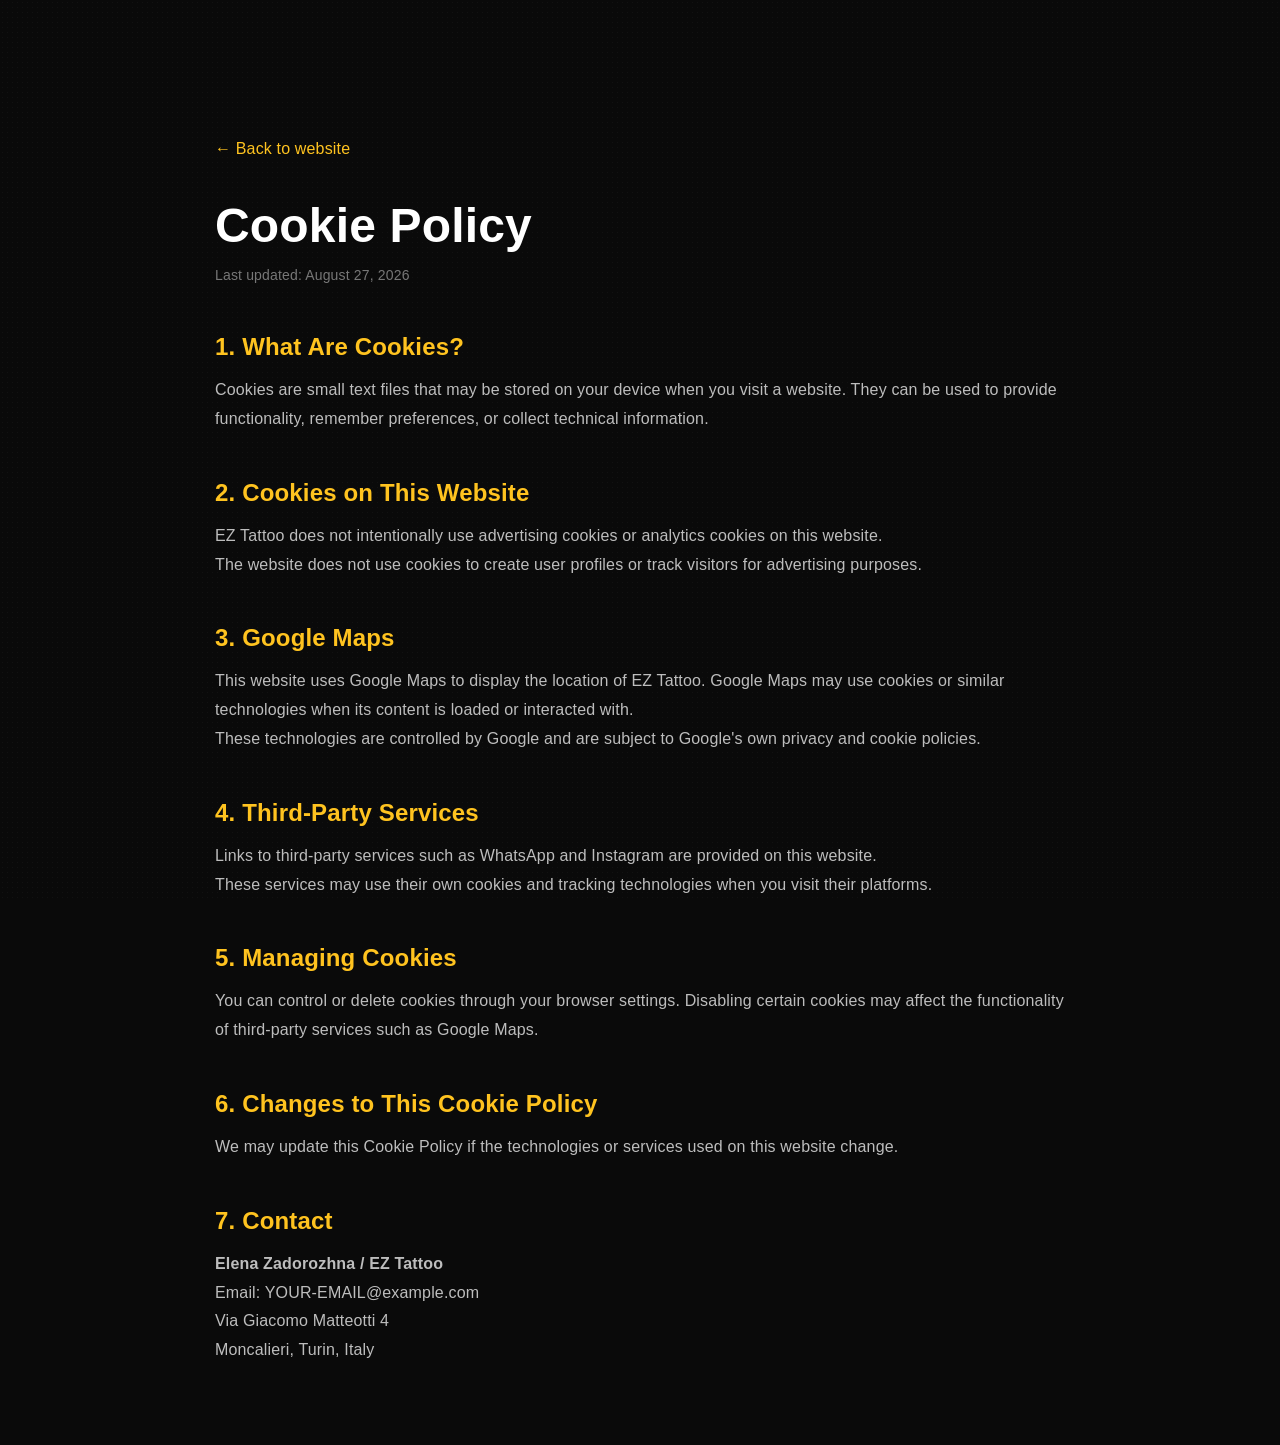
==== cookies.html @ 4a28181e "Add files via upload" ====
<!DOCTYPE html>
<html lang="en">
<head>
  <meta charset="UTF-8">
  <meta name="viewport" content="width=device-width, initial-scale=1.0">

  <title>Cookie Policy — EZ Tattoo</title>

  <link rel="stylesheet" href="style.css">
</head>

<body>

  <main class="legal-page">
    <div class="legal-container">

      <a href="index.html" class="back-link">← Back to website</a>

      <h1>Cookie Policy</h1>

      <p class="legal-updated">
        Last updated: August 27, 2026
      </p>


      <h2>1. What Are Cookies?</h2>

      <p>
        Cookies are small text files that may be stored on your device when you
        visit a website. They can be used to provide functionality, remember
        preferences, or collect technical information.
      </p>


      <h2>2. Cookies on This Website</h2>

      <p>
        EZ Tattoo does not intentionally use advertising cookies or analytics
        cookies on this website.
      </p>

      <p>
        The website does not use cookies to create user profiles or track visitors
        for advertising purposes.
      </p>


      <h2>3. Google Maps</h2>

      <p>
        This website uses Google Maps to display the location of EZ Tattoo.
        Google Maps may use cookies or similar technologies when its content is
        loaded or interacted with.
      </p>

      <p>
        These technologies are controlled by Google and are subject to Google's
        own privacy and cookie policies.
      </p>


      <h2>4. Third-Party Services</h2>

      <p>
        Links to third-party services such as WhatsApp and Instagram are provided
        on this website.
      </p>

      <p>
        These services may use their own cookies and tracking technologies when
        you visit their platforms.
      </p>


      <h2>5. Managing Cookies</h2>

      <p>
        You can control or delete cookies through your browser settings.
        Disabling certain cookies may affect the functionality of third-party
        services such as Google Maps.
      </p>


      <h2>6. Changes to This Cookie Policy</h2>

      <p>
        We may update this Cookie Policy if the technologies or services used
        on this website change.
      </p>


      <h2>7. Contact</h2>

      <p>
        <strong>Elena Zadorozhna / EZ Tattoo</strong><br>
        Email: YOUR-EMAIL@example.com<br>
        Via Giacomo Matteotti 4<br>
        Moncalieri, Turin, Italy
      </p>

    </div>
  </main>

</body>
</html>
---- style.css ----
/* ===========================================================
   EZ Tattoo — Olena Zadorozhna
   Все цвета и шрифты настраиваются здесь
   =========================================================== */

:root {
  --bg: #0d0d0d;
  --bg-soft: #141414;
  --line: rgba(212, 175, 90, 0.25);
  --gold: #d8b26a;
  --gold-soft: #e8d3a0;
  --text: #efe9df;
  --muted: #a9a297;
  --serif: "Inria Serif", Georgia, serif;
  --sans: "Poppins", "Helvetica Neue", Arial, sans-serif;
  --ease: cubic-bezier(0.22, 1, 0.36, 1);
}

* {
  margin: 0;
  padding: 0;
  box-sizing: border-box;
}

html {
  scroll-behavior: auto; /* плавный скролл делаем в JS */
}

body {
  background: var(--bg);
  color: var(--text);
  font-family: var(--sans);
  font-weight: 400;
  font-size: 16px;
  letter-spacing: 0.01em;
  overflow-x: hidden;
  -webkit-font-smoothing: antialiased;
  -moz-osx-font-smoothing: grayscale;
  text-rendering: optimizeLegibility;
}

img {
  display: block;
  max-width: 100%;
}

a {
  color: inherit;
  text-decoration: none;
}

::selection {
  background: #ffc31f;
  color: #000;
}

/* Возврат к исходным отступам секций */
.section {
  padding: 100px 0;
  margin: 0 auto;
  width: 70%;
}

.section-title {
  font-family: var(--serif);
  font-size: clamp(38px, 5.5vw, 60px);
  font-weight: 500;
  text-align: center;
  color: #ffc31f;
  letter-spacing: 0.04em;
  margin-bottom: 48px;
}

.gold-line {
  width: 70px;
  height: 1px;
  background: linear-gradient(90deg, transparent, #ffc31f, transparent);
  margin: 18px auto 0;
}

/* ---------- Плейсхолдер под фото ---------- */
.ph {
  position: relative;
  background:
    repeating-linear-gradient(
      45deg,
      rgba(255, 255, 255, 0.03) 0 12px,
      rgba(255, 255, 255, 0.06) 12px 24px
    ),
    #1a1a1a;
  border: 1px solid var(--line);
  overflow: hidden;
}

.ph::after {
  content: attr(data-label);
  position: absolute;
  inset: 0;
  display: flex;
  align-items: center;
  justify-content: center;
  font-size: 12px;
  letter-spacing: 0.22em;
  text-transform: uppercase;
  color: rgba(216, 178, 106, 0.7);
  text-align: center;
  padding: 12px;
}

.ph img {
  position: relative;
  z-index: 2;
  width: 100%;
  height: 100%;
  object-fit: cover;
}

/* ===========================================================
   HEADER + БУРГЕР
   =========================================================== */
.header {
  position: fixed;
  inset: 0 0 auto 0;
  z-index: 100;
  display: flex;
  align-items: center;
  gap: 18px;
  padding: 18px 26px;
  background: linear-gradient(180deg, rgba(0, 0, 0, 0.75), transparent);
transition: background 0.4s var(--ease);
}

.header.solid {
  background: rgba(10, 10, 10, 0.92);
  border-bottom: 1px solid var(--line);
  backdrop-filter: blur(10px);
}

.burger {
  width: 42px;
  height: 42px;
  border: 1px solid var(--line);
  border-radius: 8px;
  background: rgba(0, 0, 0, 0.3);
  display: grid;
  place-content: center;
  gap: 5px;
  cursor: pointer;
  transition:
    transform 0.5s var(--ease),
    border-color 0.4s,
    background 0.4s;
}

.burger:hover {
  border-color: var(--gold);
}

.burger span {
  display: block;
  width: 20px;
  height: 1.5px;
  background: #ffc31f;
  transition: transform 0.5s var(--ease), opacity 0.3s ease;
}

/* открытое состояние: квадрат поворачивается, полоски в крестик */
.burger.open {
  transform: rotate(90deg);
  background: rgba(216, 178, 106, 0.1);
  border-color: #ffc31f;
}

.burger.open span:nth-child(1) {
  transform: translateY(6.5px) rotate(45deg);
}
.burger.open span:nth-child(2) {
  opacity: 0;
}
.burger.open span:nth-child(3) {
  transform: translateY(-6.5px) rotate(-45deg);
}

/* меню — выезжает и слова появляются по очереди */
.nav {
  display: flex;
  align-items: center;
  gap: 30px;
  overflow: hidden;
  max-width: 0;
  opacity: 0;
  transition: max-width 0.9s var(--ease), opacity 0.5s ease;
}

.nav.open {
  max-width: 760px;
  opacity: 1;
}

.nav a {
  font-size: 14px;
  font-weight: 500;
  letter-spacing: 0.12em;
  text-transform: uppercase;
  white-space: nowrap;
  color: var(--text);
  opacity: 0;
  transform: translateX(-22px);
  transition:
    opacity 0.6s var(--ease),
    transform 0.6s var(--ease),
    color 0.3s;
  position: relative;
  padding-bottom: 3px;
}

.nav.open a {
  opacity: 1;
  transform: none;
}

/* по-немногу, по очереди */
.nav.open a:nth-child(1) { transition-delay: 0.15s; }
.nav.open a:nth-child(2) { transition-delay: 0.3s; }
.nav.open a:nth-child(3) { transition-delay: 0.45s; }
.nav.open a:nth-child(4) { transition-delay: 0.6s; }
.nav.open a:nth-child(5) { transition-delay: 0.75s; }
.nav.open a:nth-child(6) { transition-delay: 0.90s; }

.nav a::after {
  content: "";
  position: absolute;
  left: 0;
  bottom: 0;
  width: 100%;
  height: 1px;
  background: #ffc31f;
  transform: scaleX(0);
  transform-origin: right;
  transition: transform 0.4s var(--ease);
}

.nav a:hover {
  color: #ffc31f;
}

.nav a:hover::after {
  transform: scaleX(1);
  transform-origin: left;
}

/* ===========================================================
   HERO
   =========================================================== */
.hero {
  position: relative;
  height: 100vh;
  min-height: 620px;
  display: grid;
  place-items: center;
  text-align: center;
  overflow: hidden;
}

.hero-bg {
  position: absolute;
  inset: 0;
  filter: grayscale(1) contrast(1.05);
}

.hero-bg::before {
  content: "";
  position: absolute;
  inset: 0;
  z-index: 3;
  background: radial-gradient(ellipse at center, rgba(0, 0, 0, 0.5), rgba(0, 0, 0, 1));
}

.hero-inner {
  position: relative;
  z-index: 4;
  display: grid;
  justify-items: center;
  gap: 18px;
  padding: 0 20px;
}

.hero-logo {
  width: 220px;
  height: 270px;
  border-radius: 50%;
  border: none;
  background: transparent;
  box-shadow: none;
  transform: translateY(50px);      /* Гарантированно опускает логотип на 40px ниже */
}

.hero-logo::after {
  display: none;                    /* убираем текст "ЛОГО" */
}

.hero h1 {
  font-family: var(--serif);
  font-size: clamp(24px, 5.5vw, 50px);
  font-weight: 400;
  color:#ffc31f;
  letter-spacing: 0.06em;
}

.hero h2 {
  font-family: var(--serif);
 font-style: italic; 
  font-weight: 500;
  font-size: clamp(16px, 2vw, 25px); /* Уменьшили размер шрифта */
  color: #ffc31f;
  -webkit-font-smoothing: antialiased;
  -moz-osx-font-smoothing: grayscale;
  text-rendering: optimizeLegibility;
  transform: none;
}

.scroll-hint {
  margin-top: 120px;            /* Увеличенный отступ опустит блок вниз */
  font-size: 30px;
  letter-spacing: 0.2em;
  color: #ffffff;
  display: grid;
  gap: 8px;
  justify-items: center;
  cursor: pointer;
  transform: translateY(100px);  /* Дополнительный сдвиг вниз */
}

.scroll-hint .arrow {
  animation: bob 1.8s infinite ease-in-out;
  font-size: 30px;
  color: #ffc31f;
}

@keyframes bob {
  0%, 100% { transform: translateY(0); opacity: 0.6; }
  50% { transform: translateY(10px); opacity: 1; }
}

/* ===========================================================
   ABOUT
   =========================================================== */
.about-grid {
  display: grid;
  grid-template-columns: 1fr 1fr;
  gap: 60px;
  align-items: center;
}

.about-photos {
  position: relative;
  height: 480px;
}

.about-photos .ph {
  position: absolute;
  border-radius: 14px;
  filter: grayscale(1);
  transition: transform 0.6s var(--ease), filter 0.6s;
}

.about-photos .ph:hover {
  filter: grayscale(0);
  transform: scale(1.03);
  z-index: 5;
}

.ph-main { inset: 0 60px 70px 0; }
.ph-s1 { width: 150px; height: 175px; left: 0; bottom: 0; }
.ph-s2 { width: 165px; height: 145px; left: 140px; bottom: 30px; }

.about-text h2 {
  font-family: var(--serif);
  font-size: clamp(34px, 4.5vw, 52px);
  font-weight: 500;
  color: #ffc31f;
  margin-bottom: 26px;
}

.about-text p {
  color: var(--muted);
  line-height: 1.85;
  font-size: 15px;
  margin-bottom: 18px;
}

.about-text strong {
  color: var(--text);
  font-weight: 500;
}

.stats {
  display: flex;
  gap: 40px;
  margin-top: 34px;
  flex-wrap: wrap;
}

.stat b {
  display: block;
  font-family: var(--serif);
  font-size: 40px;
  color: #ffc31f;
  font-weight: 500;
}

.stat span {
  font-size: 12px;
  font-weight: 500;
  letter-spacing: 0.18em;
  text-transform: uppercase;
  color: var(--muted);
}

/* ===========================================================
   WORKS — карусель по кругу
   =========================================================== */
.carousel {
  position: relative;
  height: 400px;
  perspective: 1600px;
  margin-bottom: 30px;
}

.carousel-stage {
  position: absolute;
  inset: 0;
  transform-style: preserve-3d;
}

.slide {
  position: absolute;
  top: 50%;
  left: 50%;
  width: 280px;
  height: 380px;
  margin: -190px 0 0 -140px;
  border-radius: 12px;
  transition: transform 0.85s var(--ease), opacity 0.85s var(--ease), filter 0.85s var(--ease);
  cursor: pointer;
  box-shadow: 0 25px 60px rgba(0, 0, 0, 0.6);
}

.carousel-btn {
  position: absolute;
  bottom: -26px;
  width: 54px;
  height: 54px;
  border-radius: 50%;
  border: 1px solid var(--line);
  background: rgba(0, 0, 0, 0.4);
  color: #ffc31f;
  font-size: 22px;
  cursor: pointer;
  z-index: 20;
  transition: all 0.35s var(--ease);
}

.carousel-btn:hover {
  border-color: var(--gold);
  background: rgba(216, 178, 106, 0.12);
  transform: scale(1.08);
}

.prev { left: 26%; }
.next { right: 26%; }

.view-all {
  display: block;
  margin: 60px auto 0;
  background: none;
  border: none;
  font-family: var(--serif);
  font-size: 28px;
  font-weight: 500;
  color: #ffc31f;
  cursor: pointer;
  letter-spacing: 0.05em;
  transition: letter-spacing 0.4s var(--ease), color 0.3s;
}

.view-all:hover {
  letter-spacing: 0.14em;
  color: #ffc31f;
}

/* ===========================================================
   LOCATION
   =========================================================== */
.location-info {
  text-align: center;
  color: var(--muted);
  line-height: 1.9;
  font-size: 18px;
  margin-bottom: 34px;
}

.map-box {
  border: 1px solid var(--line);
  border-radius: 12px;
  overflow: hidden;
  height: 420px;
  box-shadow: 0 30px 70px rgba(0, 0, 0, 0.55);
}

.map-box iframe {
  width: 100%;
  height: 100%;
  border: 0;
  filter: grayscale(0.25) contrast(1.05);
}

.map-link {
  display: block;
  text-align: center;
  margin-top: 34px;
  font-family: var(--serif);
  font-size: 24px;
  font-weight: 500;
  color: #ffc31f;
}

.map-link:hover { color: #ffc31f; }

/* ===========================================================
   BOOKING
   =========================================================== */
.booking-grid {
  display: grid;
  grid-template-columns: 1.1fr 1fr;
  gap: 40px;
}

.booking-preview {
  border-radius: 12px;
  overflow: hidden;
  min-height: 470px;
  position: relative;
}

.style-switch {
  display: flex;
  align-items: center;
  justify-content: space-between;
  margin-top: 16px;
  border: 1px solid var(--line);
  border-radius: 10px;
  padding: 12px 18px;
  background: var(--bg-soft);
}

.style-switch span {
  font-family: var(--serif);
  font-size: 24px;
  font-weight: 500;
  color: #ffc31f;
}

.style-switch button {
  background: none;
  border: none;
  color: #ffc31f;
  font-size: 20px;
  cursor: pointer;
  padding: 4px 10px;
}

.form-card {
  border: 1px solid var(--line);
  border-radius: 12px;
  background: var(--bg-soft);
  padding: 34px 30px;
}

.form-card h3 {
  font-family: var(--serif);
  font-weight: 500;
  font-size: 32px;
  color: #ffc31f;
  margin-bottom: 24px;
  text-align: center;
}

.form-card input,
.form-card textarea {
  width: 100%;
  background: #0f0f0f;
  border: 1px solid var(--line);
  border-radius: 8px;
  padding: 14px 16px;
  color: var(--text);
  font-family: var(--sans);
  font-size: 15px;
  font-weight: 400;
  margin-bottom: 14px;
  transition: border-color 0.3s, box-shadow 0.3s;
}

.form-card textarea {
  min-height: 130px;
  resize: vertical;
}

.form-card input:focus,
.form-card textarea:focus {
  outline: none;
  border-color: #ffc31f;
  box-shadow: 0 0 0 3px rgba(216, 178, 106, 0.1);
}

.form-card input::placeholder,
.form-card textarea::placeholder {
  color: #6d675e;
}

.btn-gold {
  width: 100%;
  padding: 14px;
  border-radius: 8px;
  border: 1px solid #ffc31f;
  background: linear-gradient(135deg, rgba(216, 178, 106, 0.18), rgba(216, 178, 106, 0.05));
  color: #ffc31f;
  letter-spacing: 0.18em;
  text-transform: uppercase;
  font-size: 13px;
  font-weight: 500;
  cursor: pointer;
  transition: all 0.35s var(--ease);
}

.btn-gold:hover {
  background: #ffc31f;
  color: #101010;
}

.field-error {
  border-color: #b4534e !important;
}

/* ===========================================================
    МОДАЛКИ
    =========================================================== */
.modal {
  position: fixed;
  inset: 0;
  z-index: 200;
  display: none;
  align-items: center;
  justify-content: center;
  padding: 24px;
  background: rgba(0, 0, 0, 0.82);
  backdrop-filter: blur(6px);
  opacity: 0;
  transition: opacity 0.4s ease;
}

.modal.show {
  display: flex;
  opacity: 1;
}

.modal-card {
  width: 100%;
  max-width: 520px;
  background: var(--bg-soft);
  border: 1px solid var(--line);
  border-radius: 16px;
  padding: 36px 30px;
  text-align: center;
  transform: translateY(24px) scale(0.97);
  transition: transform 0.5s var(--ease);
  max-height: 88vh;
  overflow-y: auto;
}

.modal.show .modal-card {
  transform: none;
}

.modal-card.wide {
  max-width: 1080px;
  text-align: left;
}

.modal-card h3 {
  font-family: var(--serif);
  font-size: 30px;
  color: #ffc31f;
  font-weight: 500;
  margin-bottom: 10px;
}

.modal-card p.sub {
  color: var(--muted);
  font-size: 15px;
  margin-bottom: 26px;
  line-height: 1.7;
}

.choice-row {
  display: grid;
  grid-template-columns: 1fr 1fr;
  gap: 14px;
}

.choice {
  border: 1px solid var(--line);
  border-radius: 12px;
  padding: 22px 12px;
  background: #101010;
  color: var(--text);
  cursor: pointer;
  display: grid;
  gap: 8px;
  justify-items: center;
  font-size: 13px;
  font-weight: 500;
  letter-spacing: 0.12em;
  text-transform: uppercase;
  transition: all 0.35s var(--ease);
}

.choice:hover {
  border-color: #ffc31f;
  transform: translateY(-3px);
  background: rgba(216, 178, 106, 0.08);
}

.choice .ico {
  font-size: 26px;
}

.status {
  margin-top: 22px;
  font-size: 14px;
  line-height: 1.7;
  color: #ffc31f;
  display: none;
}

.status.show {
  display: block;
  animation: fadeUp 0.5s var(--ease);
}

.status a {
  color: #ffc31f;
  text-decoration: underline;
}

@keyframes fadeUp {
  from { opacity: 0; transform: translateY(10px); }
  to { opacity: 1; transform: none; }
}

.modal-close {
  margin-top: 24px;
  background: none;
  border: 1px solid var(--line);
  border-radius: 8px;
  color: var(--muted);
  padding: 10px 22px;
  cursor: pointer;
  font-size: 12px;
  letter-spacing: 0.16em;
  text-transform: uppercase;
}

.modal-close:hover { border-color: #ffc31f; color: #ffc31f; }

.gallery-grid {
  display: grid;
  grid-template-columns: repeat(auto-fill, minmax(210px, 1fr));
  gap: 16px;
  margin-top: 22px;
}

.gallery-grid .ph {
  height: 280px;
  border-radius: 10px;
  filter: grayscale(0);
  transition: filter 0.5s, transform 0.5s var(--ease);
}

.gallery-grid .ph:hover {
  filter: none;
  transform: scale(1.03);
}

/* ===========================================================
   FOOTER
   =========================================================== */
.footer {
  border-top: 1px solid var(--line);
  padding: 46px 24px 60px;
}

.footer-inner {
  max-width: 900px;
  margin: 0 auto;
  display: grid;
  grid-template-columns: repeat(3, 1fr);
  gap: 26px;
  font-size: 14px;
  color: #ffffff;
  line-height: 1.9;
}

.footer b {
  color: #ffffff;
  font-weight: 400;
}

.footer a {
  text-decoration: underline;
  text-underline-offset: 3px;
}

.footer a:hover {
  color: #ffc31f;
}

/* ---------- Появление секций при скролле ---------- */
.reveal {
  opacity: 0;
  transform: translateY(40px);
  transition: opacity 1s var(--ease), transform 1s var(--ease);
}

.reveal.in {
  opacity: 1;
  transform: none;
}

/* ---------- Адаптив ---------- */
@media (max-width: 900px) {

  .about-grid,
  .booking-grid,
  .footer-inner {
    grid-template-columns: 1fr;
  }

  .about-photos {
    height: 400px;
  }

  .prev {
    left: 6%;
  }

  .next {
    right: 6%;
  }

}

.hero-bg img {
  object-fit: cover;
  object-position: center 80%;
  transform: scale(1);          /* чем меньше число — тем мельче фото */
  transform-origin: center top;
}
.section {
  position: relative;
}

/* Линия снизу для каждой секции, кроме последней */
.section:not(#booking)::after {
  content: "";
  position: absolute;
  bottom: 0;
  left: 50%;
  transform: translateX(-50%);
  width: 80%;                           /* Ширина линии (80% от ширины контента) */
  max-width: 900px;                     /* Максимальная ширина */
  height: 1px;                          /* Толщина линии */
  background: linear-gradient(
    90deg, 
    transparent 0%, 
    rgba(212, 175, 90, 0.4) 50%, 
    transparent 100%
  );                                    /* Мягкий градиент с затуханием по краям */
  pointer-events: none;
}
/* ---------- 1. Плавная и глубже анимация появления секций ---------- */
.reveal {
  opacity: 0;
  transform: translateY(50px) scale(0.97); /* Секции слегка проявляются и увеличиваются */
  transition: opacity 0.9s var(--ease), transform 0.9s var(--ease);
}

.reveal.in {
  opacity: 1;
  transform: translateY(0) scale(1);
}

/* ---------- 2. Анимация кнопок "View all" и "View on map" ---------- */
.view-all, .map-link {
  display: inline-block;
  transition: transform 0.3s var(--ease), color 0.3s ease;
}

.view-all:hover, .map-link:hover {
  transform: translateY(-3px) scale(1.04); /* Легкое всплытие при наведении */
  color: var(--gold-soft);
}

/* ---------- 3. Эффект свечения для фото при наведении ---------- */
.ph img {
  transition: transform 0.6s var(--ease), filter 0.6s var(--ease);
}

.ph:hover img {
  transform: scale(1.05); /* Легкое приближение картинок */
}

/* ---------- 4. Анимация формы и карточки локации ---------- */
.form-card, .map-box {
  transition: transform 0.4s var(--ease), box-shadow 0.4s var(--ease);
}

.form-card:hover, .map-box:hover {
  transform: translateY(-4px);
  box-shadow: 0 15px 35px rgba(216, 178, 106, 0.08); /* Мягкое золотистое свечение */
}
/* ---------- Эффект «высовывания» секций при скролле ---------- */
.reveal {
  opacity: 0;
  transform: translateY(80px) scale(0.96); /* Секция задвинута вниз и чуть уменьшена */
  transition: opacity 0.8s cubic-bezier(0.16, 1, 0.3, 1), 
              transform 0.8s cubic-bezier(0.16, 1, 0.3, 1);
  will-change: opacity, transform;
}

/* Когда скрипт видит прокрутку и добавляет класс .in */
.reveal.in {
  opacity: 1;
  transform: translateY(0) scale(1);       /* Секция плавно выезжает на место */
}
/* ---------- Блок FAQ ---------- */
.faq-list {
  max-width: 700px;
  margin: 0 auto;
  display: flex;
  flex-direction: column;
  gap: 14px;
}

.faq-item {
  background: rgba(255, 255, 255, 0.03);
  border: 1px solid rgba(212, 175, 90, 0.25);
  border-radius: 8px;
  padding: 16px 20px;
  cursor: pointer;
  transition: border-color 0.3s ease, background 0.3s ease;
}

.faq-item:hover,
.faq-item[open] {
  border-color: #d4af5a;
  background: rgba(212, 175, 90, 0.05);
}

.faq-item summary {
  font-weight: 500;
  font-size: 18px;
  color: #ffffff;
  outline: none;
  list-style: none;
  display: flex;
  justify-content: space-between;
  align-items: center;
}

.faq-item summary::after {
  content: "+";
  font-size: 22px;
  color: #d4af5a;
  transition: transform 0.3s ease;
}

.faq-item[open] summary::after {
  content: "−";
}

/* Плавное, медленное «высовывание» текста при открытии FAQ */
.faq-item p {
  margin-top: 12px;
  color: #cccccc;
  line-height: 1.6;
  font-size: 15px;
  overflow: hidden;
}

/* При открытии плашки — медленная анимация на 0.8 секунды */
.faq-item[open] p {
  animation: faqSlideDown 2s cubic-bezier(0.16, 1, 0.3, 1) forwards;
}

/* Ключевые кадры: плавный выезд с расстояния 20px */
@keyframes faqSlideDown {
  0% {
    opacity: 0;
    transform: translateY(-20px);
    max-height: 0;
  }
  50% {
    opacity: 0.5;
  }
  100% {
    opacity: 1;
    transform: translateY(0);
    max-height: 300px;
  }
}
/* Цвет стрелочки под Scroll */
.scroll-hint .arrow {
  color: #ffffff; /* Укажите ваш цвет (сейчас стоит золотой) */
}
/* ===========================================================
   PREMIUM BACKGROUND — EZ
   Не затрагивает HERO
   =========================================================== */

body {
  background:
    radial-gradient(
      circle at 10% 25%,
      rgba(255, 195, 31, 0.035),
      transparent 30%
    ),
    radial-gradient(
      circle at 90% 65%,
      rgba(255, 195, 31, 0.025),
      transparent 32%
    ),
    #0d0d0d;
}

/* Очень лёгкое зерно */
body::before {
  content: "";
  position: fixed;
  inset: 0;
  z-index: 999;
  pointer-events: none;

  opacity: 0.035;

  background-image:
    radial-gradient(circle, #ffffff 0.7px, transparent 0.8px);

  background-size: 5px 5px;
}

/* Контейнеры секций */
.section {
  position: relative;
  overflow: hidden;
}

/* Декоративный EZ на фоне */

.section::before {
  content: "EZ";
  position: absolute;
  z-index: -1;
  font-family: var(--serif);
  font-weight: 700;
  font-size: clamp(180px, 18vw, 280px);
  line-height: 1;
  letter-spacing: -0.08em;
  color: rgba(255, 195, 31, 0.085);
  pointer-events: none;
  user-select: none;
  white-space: nowrap;
}

/* Положение EZ */

#about::before {
  right: 3%;
  top: 20%;
  transform: rotate(-6deg);
}

#works::before {
  left: 3%;
  top: 25%;
  transform: rotate(6deg);
}

#location::before {
  right: 4%;
  top: 25%;
  transform: rotate(-5deg);
}

#booking::before {
  left: 3%;
  top: 20%;
  transform: rotate(5deg);
}

#faq::before {
  right: 3%;
  top: 25%;
  transform: rotate(-6deg);
}

/* Телефон */
@media (max-width: 900px) {
  .section::before {
    font-size: 150px;
    color: rgba(255, 195, 31, 0.55);
  }
}
/* ================= LEGAL PAGES ================= */

.legal-page {
  min-height: 100vh;
  padding: 140px 20px 80px;
  background: #0a0a0a;
  color: #fff;
}

.legal-container {
  max-width: 850px;
  margin: 0 auto;
}

.legal-container h1 {
  font-size: 48px;
  margin-bottom: 10px;
}

.legal-container h2 {
  margin-top: 45px;
  margin-bottom: 15px;
  color: #ffc31f;
  font-size: 24px;
}

.legal-container p,
.legal-container li {
  color: #bdbdbd;
  font-size: 16px;
  line-height: 1.8;
}

.legal-container ul {
  padding-left: 25px;
}

.legal-updated {
  color: #777 !important;
  font-size: 14px !important;
}

.back-link {
  display: inline-block;
  margin-bottom: 40px;
  color: #ffc31f;
  text-decoration: none;
}

.back-link:hover {
  text-decoration: underline;
}


/* FOOTER LEGAL LINKS */

.footer-links {
  display: flex;
  gap: 20px;
  flex-wrap: wrap;
  justify-content: center;
  margin-top: 15px;
}

.footer-links a {
  color: #888;
  text-decoration: none;
  font-size: 13px;
  transition: color 0.2s ease;
}

.footer-links a:hover {
  color: #ffc31f;
}


/* MOBILE */

@media (max-width: 600px) {

  .legal-page {
    padding: 110px 20px 60px;
  }

  .legal-container h1 {
    font-size: 36px;
  }

  .legal-container h2 {
    font-size: 21px;
    margin-top: 35px;
  }

  .legal-container p,
  .legal-container li {
    font-size: 15px;
  }

}
/* ===========================================================
   EZ TATTOO — FINAL MOBILE VERSION
   =========================================================== */

@media (max-width: 600px) {

  /* ---------- GENERAL ---------- */

  body {
    font-size: 15px;
  }

  .section {
    width: 100%;
    padding: 75px 20px;
  }

  .section-title {
    font-size: 38px;
    margin-bottom: 38px;
  }

  .gold-line {
    width: 55px;
    margin-top: 14px;
  }


  /* ---------- HEADER ---------- */

  .header {
    padding: 14px 16px;
  }

  .burger {
    width: 42px;
    height: 42px;
  }

  .nav a {
    width: 100%;
    padding: 11px 0;
    font-size: 13px;
  }


  /* ---------- HERO ---------- */

  .hero {
    height: 100svh;
    min-height: 620px;
  }

  .hero-bg img {
    object-position: center center;
    transform: scale(1.03);
  }

  .hero-inner {
    width: 100%;
    padding: 20px;
    gap: 10px;
  }

  .hero-logo {
    width: 165px;
    height: 205px;
    transform: translateY(20px);
  }

  .hero h1 {
    font-size: 40px;
    margin-top: 5px;
  }

  .hero h2 {
    font-size: 18px;
  }

  .scroll-hint {
    margin-top: 75px;
    transform: translateY(20px);
    font-size: 18px;
    gap: 5px;
  }

  .scroll-hint .arrow {
    font-size: 26px;
  }


  /* ---------- ABOUT ---------- */

  .about-grid {
    display: flex;
    flex-direction: column;
    gap: 45px;
  }

  .about-photos {
    width: 100%;
    height: 390px;
  }

  .ph-main {
    inset: 0 45px 65px 0;
  }

  .ph-s1 {
    width: 125px;
    height: 145px;
    left: 0;
    bottom: 0;
  }

  .ph-s2 {
    width: 140px;
    height: 125px;
    left: 115px;
    bottom: 25px;
  }

  .about-text h2 {
    font-size: 38px;
    margin-bottom: 20px;
  }

  .about-text p {
    font-size: 14px;
    line-height: 1.8;
    margin-bottom: 15px;
  }


  /* ---------- STATS ---------- */

  .stats {
    display: grid;
    grid-template-columns: repeat(3, 1fr);
    gap: 8px;
    margin-top: 28px;
  }

  .stat {
    text-align: center;
  }

  .stat b {
    font-size: 28px;
  }

  .stat span {
    display: block;
    font-size: 8px;
    line-height: 1.4;
    letter-spacing: 0.08em;
  }


  /* ---------- WORKS ---------- */

  .carousel {
    height: 350px;
    margin-bottom: 20px;
    overflow: visible;
  }

  .carousel-stage {
    transform: scale(0.72);
    transform-origin: center center;
  }

  .slide {
    width: 260px;
    height: 350px;
    margin: -175px 0 0 -130px;
  }

  .carousel-btn {
    width: 44px;
    height: 44px;
    bottom: -20px;
    font-size: 20px;
  }

  .prev {
    left: 5%;
  }

  .next {
    right: 5%;
  }

  .view-all {
    margin-top: 55px;
    font-size: 24px;
  }


  /* ---------- LOCATION ---------- */

  .location-info {
    font-size: 15px;
    line-height: 1.8;
    margin-bottom: 25px;
  }

  .map-box {
    height: 330px;
    border-radius: 10px;
  }

  .map-link {
    margin-top: 25px;
    font-size: 22px;
  }


  /* ---------- BOOKING ---------- */

  .booking-grid {
    display: flex;
    flex-direction: column;
    gap: 28px;
  }

  .booking-preview {
    min-height: 390px;
    height: 390px;
  }

  .style-switch {
    padding: 11px 14px;
  }

  .style-switch span {
    font-size: 21px;
  }

  .form-card {
    padding: 28px 20px;
    border-radius: 12px;
  }

  .form-card h3 {
    font-size: 30px;
    margin-bottom: 22px;
  }

  .form-card input,
  .form-card textarea {
    font-size: 14px;
    padding: 14px;
  }

  .form-card textarea {
    min-height: 120px;
  }

  .btn-gold {
    padding: 15px;
  }


  /* ---------- FAQ ---------- */

  .faq-list {
    width: 100%;
    gap: 10px;
  }

  .faq-item {
    padding: 15px 16px;
    border-radius: 8px;
  }

  .faq-item summary {
    font-size: 15px;
    line-height: 1.5;
    gap: 15px;
  }

  .faq-item summary::after {
    flex-shrink: 0;
    font-size: 20px;
  }

  .faq-item p {
    font-size: 13px;
    line-height: 1.7;
    margin-top: 10px;
  }


  /* ---------- MODALS ---------- */

  .modal {
    padding: 14px;
  }

  .modal-card {
    padding: 28px 20px;
    max-height: 90vh;
    border-radius: 14px;
  }

  .modal-card.wide {
    max-width: 100%;
  }

  .modal-card h3 {
    font-size: 27px;
  }

  .modal-card p.sub {
    font-size: 13px;
  }

  .choice-row {
    grid-template-columns: 1fr;
    gap: 10px;
  }

  .choice {
    padding: 18px 12px;
  }

  .gallery-grid {
    grid-template-columns: repeat(2, 1fr);
    gap: 10px;
  }

  .gallery-grid .ph {
    height: 220px;
  }


  /* ---------- FOOTER ---------- */

  .footer {
    padding: 40px 20px 50px;
  }

  .footer-inner {
    grid-template-columns: 1fr;
    text-align: center;
    gap: 25px;
    font-size: 13px;
  }

  .footer-links {
    gap: 12px;
  }


  /* ---------- BACKGROUND EZ ---------- */

  .section::before {
    font-size: 120px;
  }

  #about::before {
    right: -5%;
    top: 15%;
  }

  #works::before {
    left: -5%;
    top: 20%;
  }

  #location::before {
    right: -5%;
    top: 20%;
  }

  #booking::before {
    left: -5%;
    top: 15%;
  }

  #faq::before {
    right: -5%;
    top: 20%;
  }


  /* ---------- SECTION DIVIDERS ---------- */

  .section:not(#booking)::after {
    width: 85%;
  }

}


/* ===========================================================
   VERY SMALL PHONES
   =========================================================== */

@media (max-width: 380px) {

  .section {
    padding-left: 16px;
    padding-right: 16px;
  }

  .section-title {
    font-size: 34px;
  }

  .hero-logo {
    width: 145px;
    height: 180px;
  }

  .hero h1 {
    font-size: 35px;
  }

  .hero h2 {
    font-size: 16px;
  }

  .about-photos {
    height: 350px;
  }

  .stat b {
    font-size: 24px;
  }

  .stat span {
    font-size: 7px;
  }

  .slide {
    width: 240px;
    height: 325px;
    margin-left: -120px;
    margin-top: -162px;
  }

  .carousel-stage {
    transform: scale(0.65);
  }

  .booking-preview {
    height: 350px;
    min-height: 350px;
  }

  .gallery-grid .ph {
    height: 190px;
  }

}
/* ===========================================================
   MOBILE HEADER — BURGER + NAV
   Бургер слева, кнопки выезжают вправо
   =========================================================== */

@media (max-width: 900px) {

  .header {
    height: 78px;
    padding: 18px 14px;
    display: flex;
    align-items: center;
    background: linear-gradient(
      180deg,
      rgba(0, 0, 0, 0.75),
      transparent
    );
    overflow: visible;
  }

  .burger {
    flex-shrink: 0;
    z-index: 102;
  }

  /* Меню находится ВНУТРИ верхней панели */
  .nav {
    position: absolute;
    top: 0;
    left: 70px;
    right: 14px;

    height: 78px;

    display: flex;
    flex-direction: row;
    align-items: center;
    justify-content: center;

    gap: 16px;

    max-width: 0;
    padding: 0;

    overflow: hidden;
    opacity: 0;

    background: transparent;
    border: none;
    border-radius: 0;

    transform: translateX(-20px);

    transition:
      max-width 0.7s var(--ease),
      opacity 0.35s ease,
      transform 0.7s var(--ease);
  }

  /* Открыто — кнопки появляются справа от бургера */
  .nav.open {
    max-width: calc(100vw - 84px);
    opacity: 1;
    transform: translateX(0);
  }

  .nav a {
    flex-shrink: 0;

    width: auto;
    padding: 6px 0;

    font-size: 11px;
    letter-spacing: 0.07em;

    white-space: nowrap;

    opacity: 0;
    transform: translateX(-15px);

    transition:
      opacity 0.5s var(--ease),
      transform 0.5s var(--ease),
      color 0.3s;
  }

  .nav.open a {
    opacity: 1;
    transform: translateX(0);
  }

}
.reveal {
  opacity: 1 !important;
  transform: none !important;
}
.booking-preview {
  width: 320px;
  height: 380px;
  min-height: 0;
  margin: 0 auto;
}

.booking-preview img {
  width: 100%;
  height: 100%;
  object-fit: cover;
}
@media (max-width: 600px) {
  .booking-preview {
    width: 260px;
    height: 320px;
  }
}
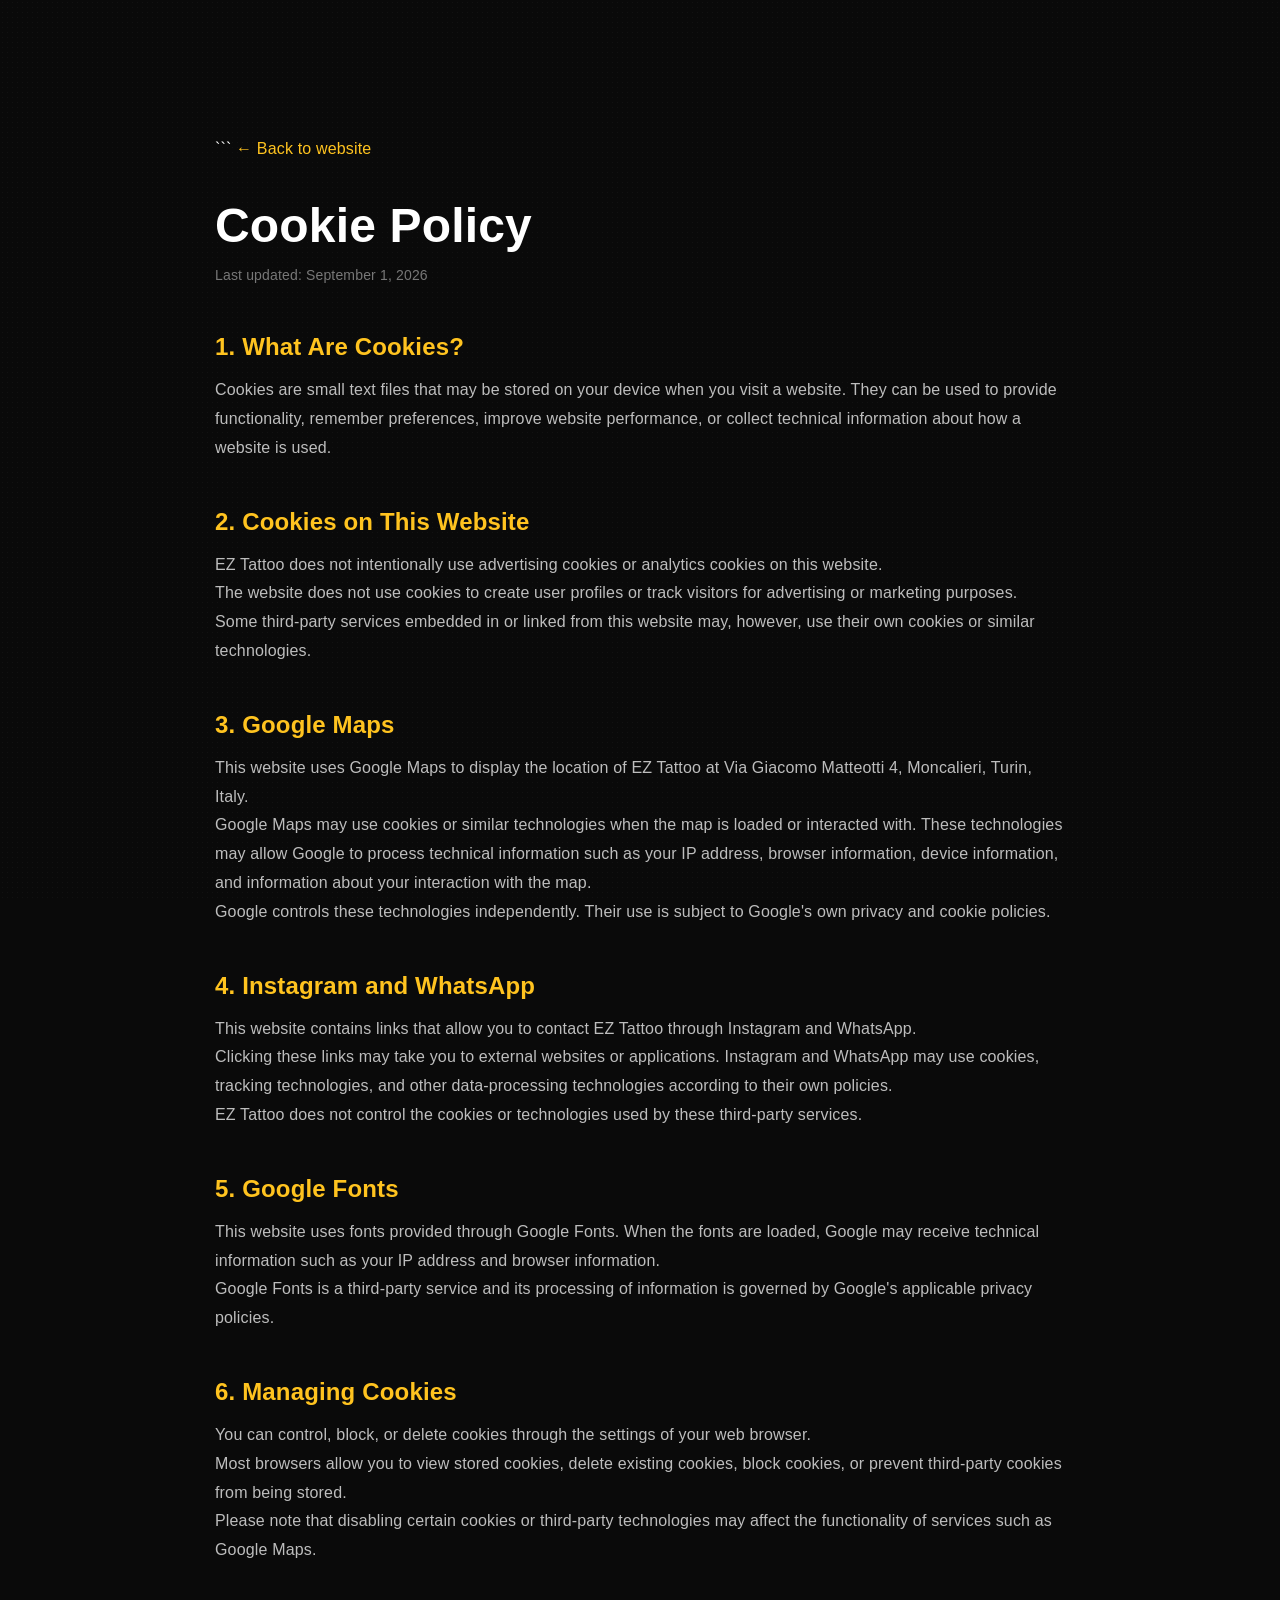
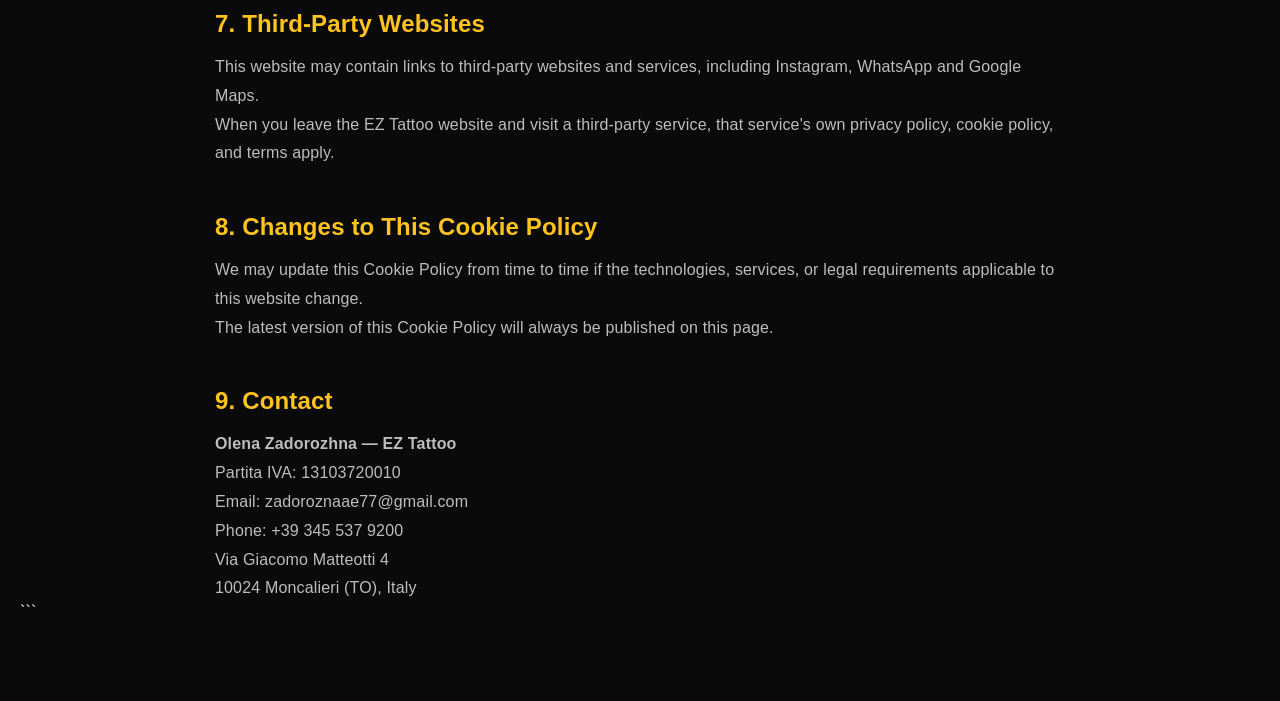
==== commit d8882216: "Update cookies.html" ====
--- a/cookies.html
+++ b/cookies.html
@@ -1,10 +1,15 @@
 <!DOCTYPE html>
+
 <html lang="en">
 <head>
   <meta charset="UTF-8">
   <meta name="viewport" content="width=device-width, initial-scale=1.0">
 
   <title>Cookie Policy — EZ Tattoo</title>
+  <meta
+    name="description"
+    content="Cookie Policy for EZ Tattoo by Olea Zadorozhna in Moncalieri, Turin, Italy."
+  >
 
   <link rel="stylesheet" href="style.css">
 </head>
@@ -14,92 +19,158 @@
   <main class="legal-page">
     <div class="legal-container">
 
-      <a href="index.html" class="back-link">← Back to website</a>
+```
+  <a href="index.html" class="back-link">← Back to website</a>
 
-      <h1>Cookie Policy</h1>
+  <h1>Cookie Policy</h1>
 
-      <p class="legal-updated">
-        Last updated: August 27, 2026
-      </p>
+  <p class="legal-updated">
+    Last updated: September 1, 2026
+  </p>
 
 
-      <h2>1. What Are Cookies?</h2>
+  <h2>1. What Are Cookies?</h2>
 
-      <p>
-        Cookies are small text files that may be stored on your device when you
-        visit a website. They can be used to provide functionality, remember
-        preferences, or collect technical information.
-      </p>
+  <p>
+    Cookies are small text files that may be stored on your device when you
+    visit a website. They can be used to provide functionality, remember
+    preferences, improve website performance, or collect technical
+    information about how a website is used.
+  </p>
 
 
-      <h2>2. Cookies on This Website</h2>
+  <h2>2. Cookies on This Website</h2>
 
-      <p>
-        EZ Tattoo does not intentionally use advertising cookies or analytics
-        cookies on this website.
-      </p>
+  <p>
+    EZ Tattoo does not intentionally use advertising cookies or analytics
+    cookies on this website.
+  </p>
 
-      <p>
-        The website does not use cookies to create user profiles or track visitors
-        for advertising purposes.
-      </p>
+  <p>
+    The website does not use cookies to create user profiles or track
+    visitors for advertising or marketing purposes.
+  </p>
+
+  <p>
+    Some third-party services embedded in or linked from this website may,
+    however, use their own cookies or similar technologies.
+  </p>
 
 
-      <h2>3. Google Maps</h2>
+  <h2>3. Google Maps</h2>
 
-      <p>
-        This website uses Google Maps to display the location of EZ Tattoo.
-        Google Maps may use cookies or similar technologies when its content is
-        loaded or interacted with.
-      </p>
+  <p>
+    This website uses Google Maps to display the location of EZ Tattoo at
+    Via Giacomo Matteotti 4, Moncalieri, Turin, Italy.
+  </p>
 
-      <p>
-        These technologies are controlled by Google and are subject to Google's
-        own privacy and cookie policies.
-      </p>
+  <p>
+    Google Maps may use cookies or similar technologies when the map is
+    loaded or interacted with. These technologies may allow Google to
+    process technical information such as your IP address, browser
+    information, device information, and information about your interaction
+    with the map.
+  </p>
+
+  <p>
+    Google controls these technologies independently. Their use is subject
+    to Google's own privacy and cookie policies.
+  </p>
 
 
-      <h2>4. Third-Party Services</h2>
+  <h2>4. Instagram and WhatsApp</h2>
 
-      <p>
-        Links to third-party services such as WhatsApp and Instagram are provided
-        on this website.
-      </p>
+  <p>
+    This website contains links that allow you to contact EZ Tattoo through
+    Instagram and WhatsApp.
+  </p>
 
-      <p>
-        These services may use their own cookies and tracking technologies when
-        you visit their platforms.
-      </p>
+  <p>
+    Clicking these links may take you to external websites or applications.
+    Instagram and WhatsApp may use cookies, tracking technologies, and
+    other data-processing technologies according to their own policies.
+  </p>
+
+  <p>
+    EZ Tattoo does not control the cookies or technologies used by these
+    third-party services.
+  </p>
 
 
-      <h2>5. Managing Cookies</h2>
+  <h2>5. Google Fonts</h2>
 
-      <p>
-        You can control or delete cookies through your browser settings.
-        Disabling certain cookies may affect the functionality of third-party
-        services such as Google Maps.
-      </p>
+  <p>
+    This website uses fonts provided through Google Fonts. When the fonts
+    are loaded, Google may receive technical information such as your IP
+    address and browser information.
+  </p>
+
+  <p>
+    Google Fonts is a third-party service and its processing of information
+    is governed by Google's applicable privacy policies.
+  </p>
 
 
-      <h2>6. Changes to This Cookie Policy</h2>
+  <h2>6. Managing Cookies</h2>
 
-      <p>
-        We may update this Cookie Policy if the technologies or services used
-        on this website change.
-      </p>
+  <p>
+    You can control, block, or delete cookies through the settings of your
+    web browser.
+  </p>
+
+  <p>
+    Most browsers allow you to view stored cookies, delete existing
+    cookies, block cookies, or prevent third-party cookies from being
+    stored.
+  </p>
+
+  <p>
+    Please note that disabling certain cookies or third-party technologies
+    may affect the functionality of services such as Google Maps.
+  </p>
 
 
-      <h2>7. Contact</h2>
+  <h2>7. Third-Party Websites</h2>
 
-      <p>
-        <strong>Elena Zadorozhna / EZ Tattoo</strong><br>
-        Email: YOUR-EMAIL@example.com<br>
-        Via Giacomo Matteotti 4<br>
-        Moncalieri, Turin, Italy
-      </p>
+  <p>
+    This website may contain links to third-party websites and services,
+    including Instagram, WhatsApp and Google Maps.
+  </p>
 
-    </div>
+  <p>
+    When you leave the EZ Tattoo website and visit a third-party service,
+    that service's own privacy policy, cookie policy, and terms apply.
+  </p>
+
+
+  <h2>8. Changes to This Cookie Policy</h2>
+
+  <p>
+    We may update this Cookie Policy from time to time if the technologies,
+    services, or legal requirements applicable to this website change.
+  </p>
+
+  <p>
+    The latest version of this Cookie Policy will always be published on
+    this page.
+  </p>
+
+
+  <h2>9. Contact</h2>
+
+  <p>
+    <strong>Olena Zadorozhna — EZ Tattoo</strong><br>
+    Partita IVA: 13103720010<br>
+    Email: zadoroznaae77@gmail.com<br>
+    Phone: +39 345 537 9200<br>
+    Via Giacomo Matteotti 4<br>
+    10024 Moncalieri (TO), Italy
+  </p>
+
+</div>
+```
+
   </main>
 
 </body>
-</html>+</html>
--- a/style.css
+++ b/style.css
@@ -305,6 +305,17 @@
   font-weight: 400;
   color:#ffc31f;
   letter-spacing: 0.06em;
+}
+
+.hero-by {
+  font-family: var(--serif);
+  font-style: italic;
+  font-size: 18px;
+  font-weight: 400;
+  color: #ffc31f;
+  line-height: 1;
+  margin: -12px 0 -4px;
+  transform: translateY(-3px);
 }
 
 .hero h2 {
@@ -1677,71 +1688,6 @@
   }
 
 }
-/* ===========================================================
-   MOBILE HEADER — BURGER + NAV
-   Бургер слева, кнопки выезжают вправо
-   =========================================================== */
-
-@media (max-width: 900px) {
-
-  .header {
-    height: 78px;
-    padding: 18px 14px;
-    display: flex;
-    align-items: center;
-    background: linear-gradient(
-      180deg,
-      rgba(0, 0, 0, 0.75),
-      transparent
-    );
-    overflow: visible;
-  }
-
-  .burger {
-    flex-shrink: 0;
-    z-index: 102;
-  }
-
-  /* Меню находится ВНУТРИ верхней панели */
-  .nav {
-    position: absolute;
-    top: 0;
-    left: 70px;
-    right: 14px;
-
-    height: 78px;
-
-    display: flex;
-    flex-direction: row;
-    align-items: center;
-    justify-content: center;
-
-    gap: 16px;
-
-    max-width: 0;
-    padding: 0;
-
-    overflow: hidden;
-    opacity: 0;
-
-    background: transparent;
-    border: none;
-    border-radius: 0;
-
-    transform: translateX(-20px);
-
-    transition:
-      max-width 0.7s var(--ease),
-      opacity 0.35s ease,
-      transform 0.7s var(--ease);
-  }
-
-  /* Открыто — кнопки появляются справа от бургера */
-  .nav.open {
-    max-width: calc(100vw - 84px);
-    opacity: 1;
-    transform: translateX(0);
-  }
 
   .nav a {
     flex-shrink: 0;
@@ -1790,4 +1736,323 @@
     width: 260px;
     height: 320px;
   }
-}+}
+@media (max-width: 600px) {
+  .booking-preview {
+    min-height: 260px;
+    height: 260px;
+  }
+}
+/* WORKS — View other + Instagram */
+
+.works-buttons {
+  display: flex;
+  justify-content: center;
+  align-items: center;
+  gap: 22px;
+  margin-top: 60px;
+}
+
+/* VIEW OTHER */
+
+.works-buttons .view-all {
+  margin: 0;
+  position: relative;
+  cursor: pointer;
+}
+
+/* линия под кнопкой */
+
+.works-buttons .view-all::after {
+  content: "";
+  position: absolute;
+  left: 0;
+  bottom: -5px;
+
+  width: 100%;
+  height: 1px;
+
+  background: #ffc31f;
+
+  transform: scaleX(0.35);
+  transform-origin: left;
+
+  transition: transform 0.35s ease;
+}
+
+.works-buttons .view-all:hover::after {
+  transform: scaleX(1);
+}
+
+
+/* OR */
+
+.works-or {
+  font-family: var(--serif);
+  font-style: italic;
+  font-size: 17px;
+  color: rgba(255,255,255,0.5);
+}
+
+
+/* INSTAGRAM */
+
+.instagram-btn {
+  position: relative;
+
+  font-family: var(--serif);
+  font-size: 28px;
+  font-weight: 500;
+
+  color: #ffc31f;
+
+  letter-spacing: 0.05em;
+
+  transition:
+    transform 0.3s ease,
+    letter-spacing 0.35s ease;
+}
+
+.instagram-btn::after {
+  content: "";
+  position: absolute;
+
+  left: 0;
+  bottom: -5px;
+
+  width: 100%;
+  height: 1px;
+
+  background: #ffc31f;
+
+  transform: scaleX(0.35);
+  transform-origin: left;
+
+  transition: transform 0.35s ease;
+}
+
+.instagram-btn:hover {
+  transform: translateY(-2px);
+  letter-spacing: 0.1em;
+}
+
+.instagram-btn:hover::after {
+  transform: scaleX(1);
+}
+
+
+/* MOBILE */
+
+@media (max-width: 600px) {
+
+  .works-buttons {
+    gap: 15px;
+    margin-top: 50px;
+  }
+
+  .works-buttons .view-all,
+  .instagram-btn {
+    font-size: 20px;
+  }
+
+  .works-or {
+    font-size: 14px;
+  }
+
+}
+/* =========================================
+   MOBILE BURGER MENU — FIX
+   ========================================= */
+
+@media (max-width: 600px) {
+
+  .header {
+    position: fixed;
+    top: 0;
+    left: 0;
+    right: 0;
+    z-index: 1000;
+  }
+
+  .burger {
+    position: relative;
+    z-index: 1002;
+  }
+
+  .nav {
+    position: fixed;
+
+    top: 65px;
+    left: 15px;
+    right: 15px;
+
+    width: auto;
+    max-width: none;
+
+    max-height: calc(100vh - 85px);
+
+    display: flex;
+    flex-direction: column;
+    align-items: flex-start;
+
+    gap: 0;
+
+    padding: 15px 20px;
+
+    background: rgba(8, 8, 8, 0.97);
+    border: 1px solid rgba(255, 195, 31, 0.25);
+    border-radius: 10px;
+
+    overflow-y: auto;
+
+    opacity: 0;
+    visibility: hidden;
+    pointer-events: none;
+
+    transform: translateY(-10px);
+
+    transition:
+      opacity 0.3s ease,
+      transform 0.3s ease,
+      visibility 0.3s ease;
+
+    z-index: 1001;
+  }
+
+  .nav.open {
+    opacity: 1;
+    visibility: visible;
+    pointer-events: auto;
+
+    transform: translateY(0);
+  }
+
+  .nav a {
+    display: block;
+
+    width: 100%;
+
+    padding: 13px 0;
+
+    font-size: 14px;
+    line-height: 1.2;
+
+    text-align: left;
+
+    white-space: nowrap;
+
+    opacity: 1;
+    visibility: visible;
+
+    transform: none;
+  }
+}
+@media (max-width: 600px) {
+  .hero-by {
+    transform: translateY(3px);
+  }
+}
+/* FULLSCREEN PHOTO */
+
+.image-viewer {
+  position: fixed;
+  inset: 0;
+  z-index: 99999;
+
+  display: flex;
+  align-items: center;
+  justify-content: center;
+
+  background: rgba(0, 0, 0, 0.95);
+
+  opacity: 0;
+  visibility: hidden;
+  pointer-events: none;
+
+  transition: opacity 0.3s ease;
+}
+
+.image-viewer.open {
+  opacity: 1;
+  visibility: visible;
+  pointer-events: auto;
+}
+
+.image-viewer img {
+  max-width: 90%;
+  max-height: 90vh;
+  width: auto;
+  height: auto;
+  object-fit: contain;
+  border-radius: 8px;
+}
+
+.image-viewer-close {
+  position: absolute;
+  top: 20px;
+  right: 25px;
+
+  background: none;
+  border: none;
+
+  color: #ffc31f;
+  font-size: 45px;
+
+  cursor: pointer;
+}
+
+.image-viewer-prev,
+.image-viewer-next {
+  position: absolute;
+  top: 50%;
+  transform: translateY(-50%);
+
+  width: 50px;
+  height: 50px;
+
+  border-radius: 50%;
+  border: 1px solid #ffc31f;
+
+  background: rgba(0, 0, 0, 0.6);
+
+  color: #ffc31f;
+  font-size: 35px;
+
+  cursor: pointer;
+}
+
+.image-viewer-prev {
+  left: 20px;
+}
+
+.image-viewer-next {
+  right: 20px;
+}
+
+.slide img,
+.gallery-grid img {
+  cursor: zoom-in;
+}
+
+@media (max-width: 600px) {
+
+  .image-viewer img {
+    max-width: 94%;
+    max-height: 82vh;
+  }
+
+  .image-viewer-prev,
+  .image-viewer-next {
+    width: 42px;
+    height: 42px;
+    font-size: 28px;
+  }
+
+  .image-viewer-prev {
+    left: 8px;
+  }
+
+  .image-viewer-next {
+    right: 8px;
+  }
+}
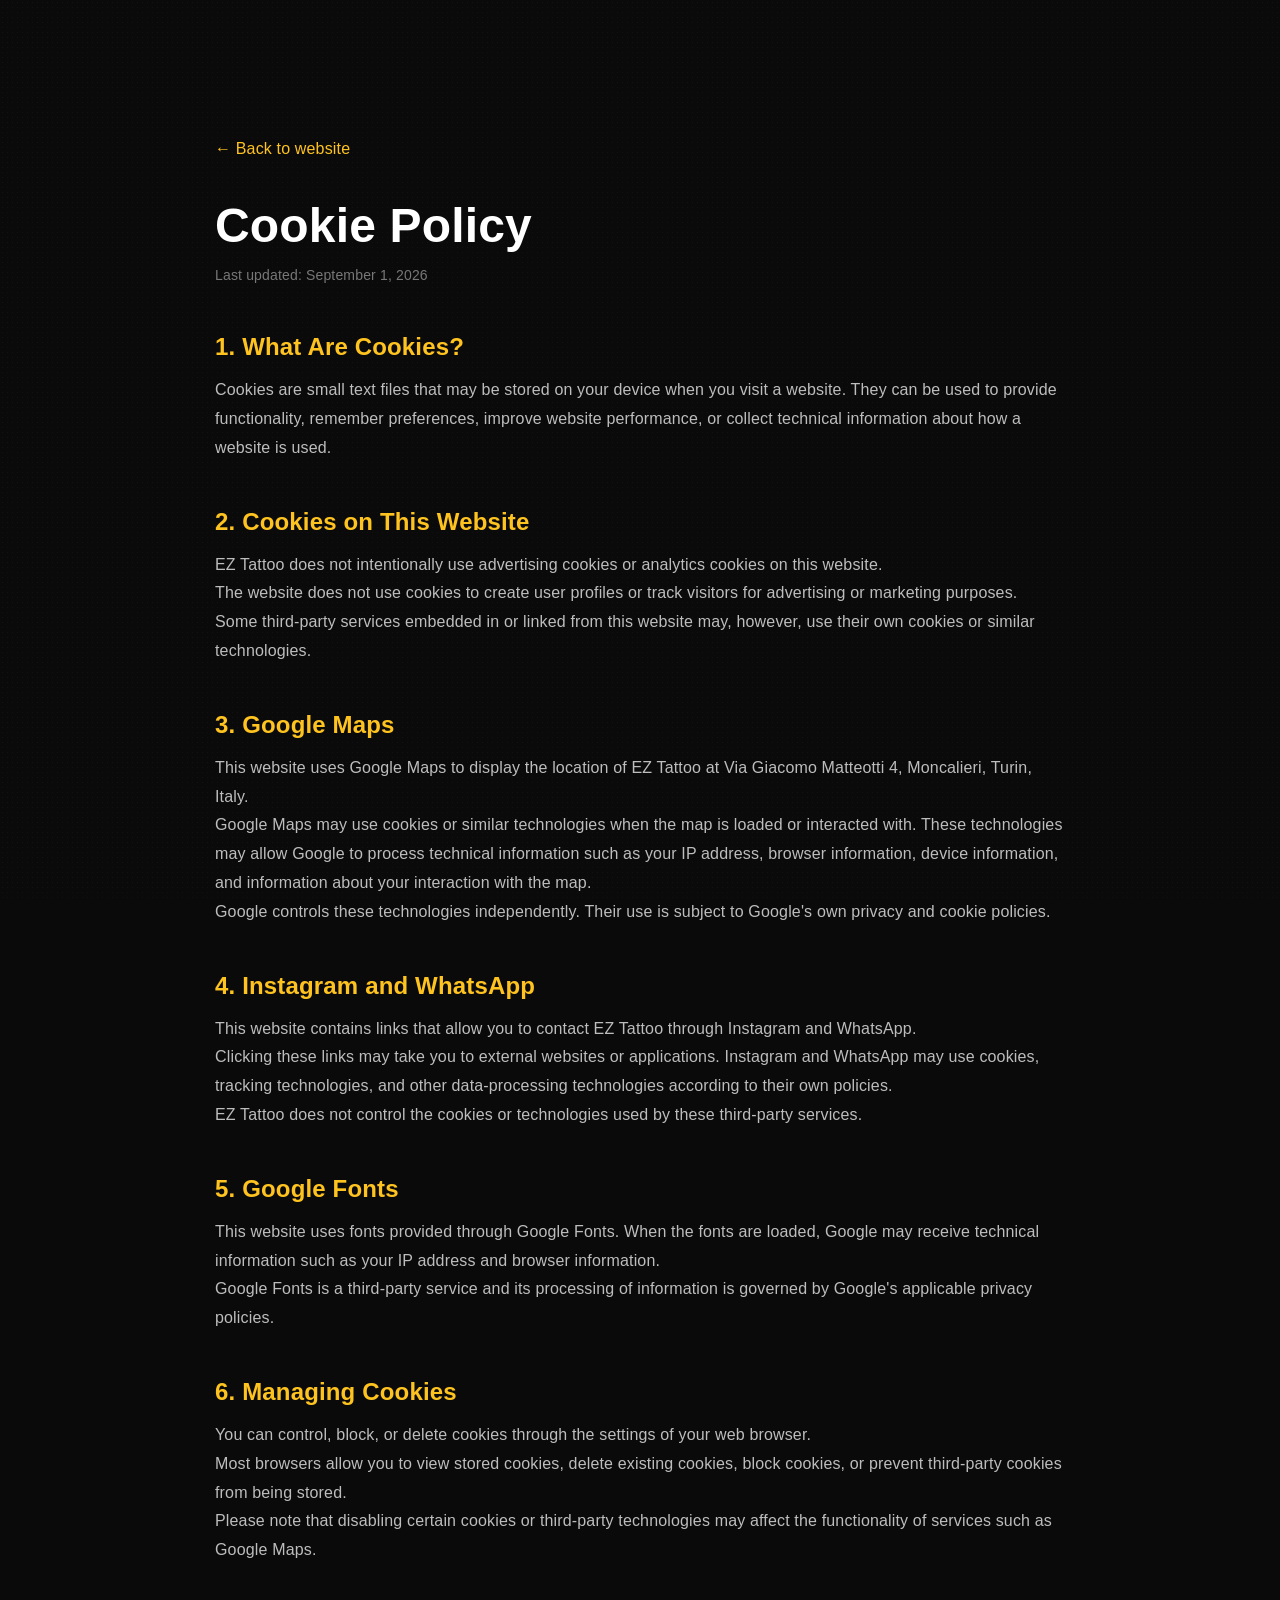
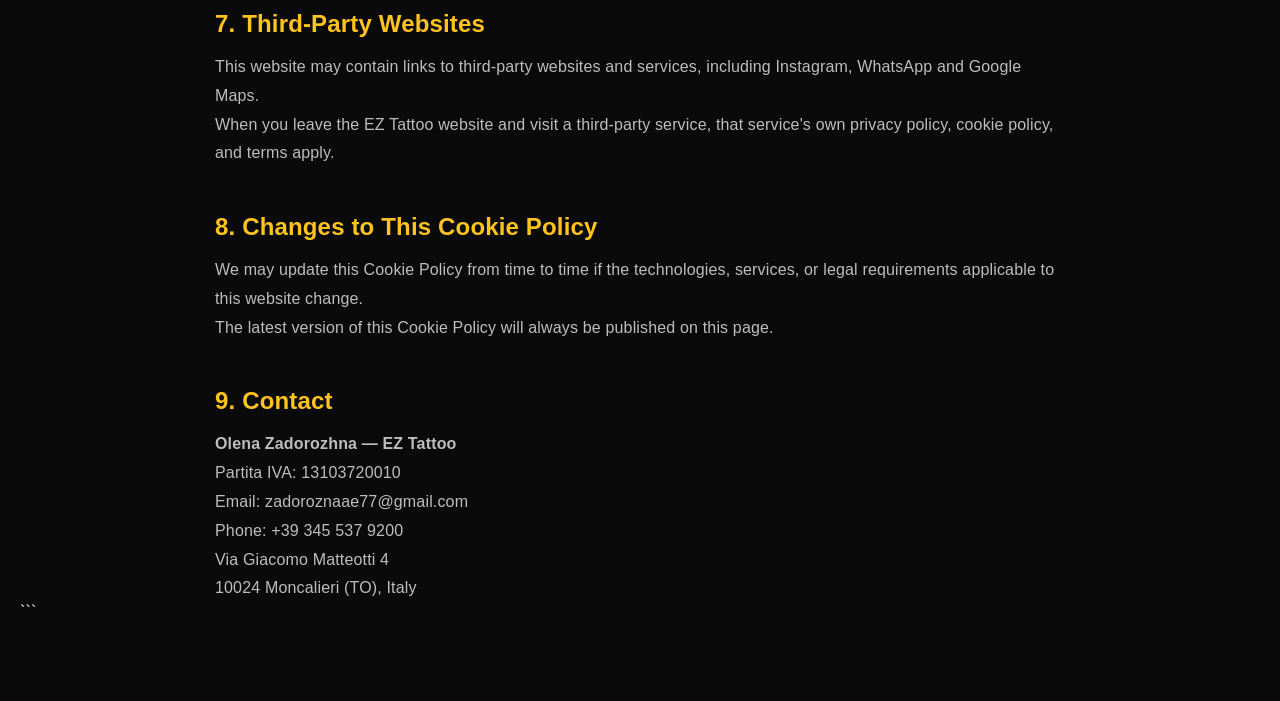
==== commit 907188cf: "Update cookies.html" ====
--- a/cookies.html
+++ b/cookies.html
@@ -19,7 +19,6 @@
   <main class="legal-page">
     <div class="legal-container">
 
-```
   <a href="index.html" class="back-link">← Back to website</a>
 
   <h1>Cookie Policy</h1>
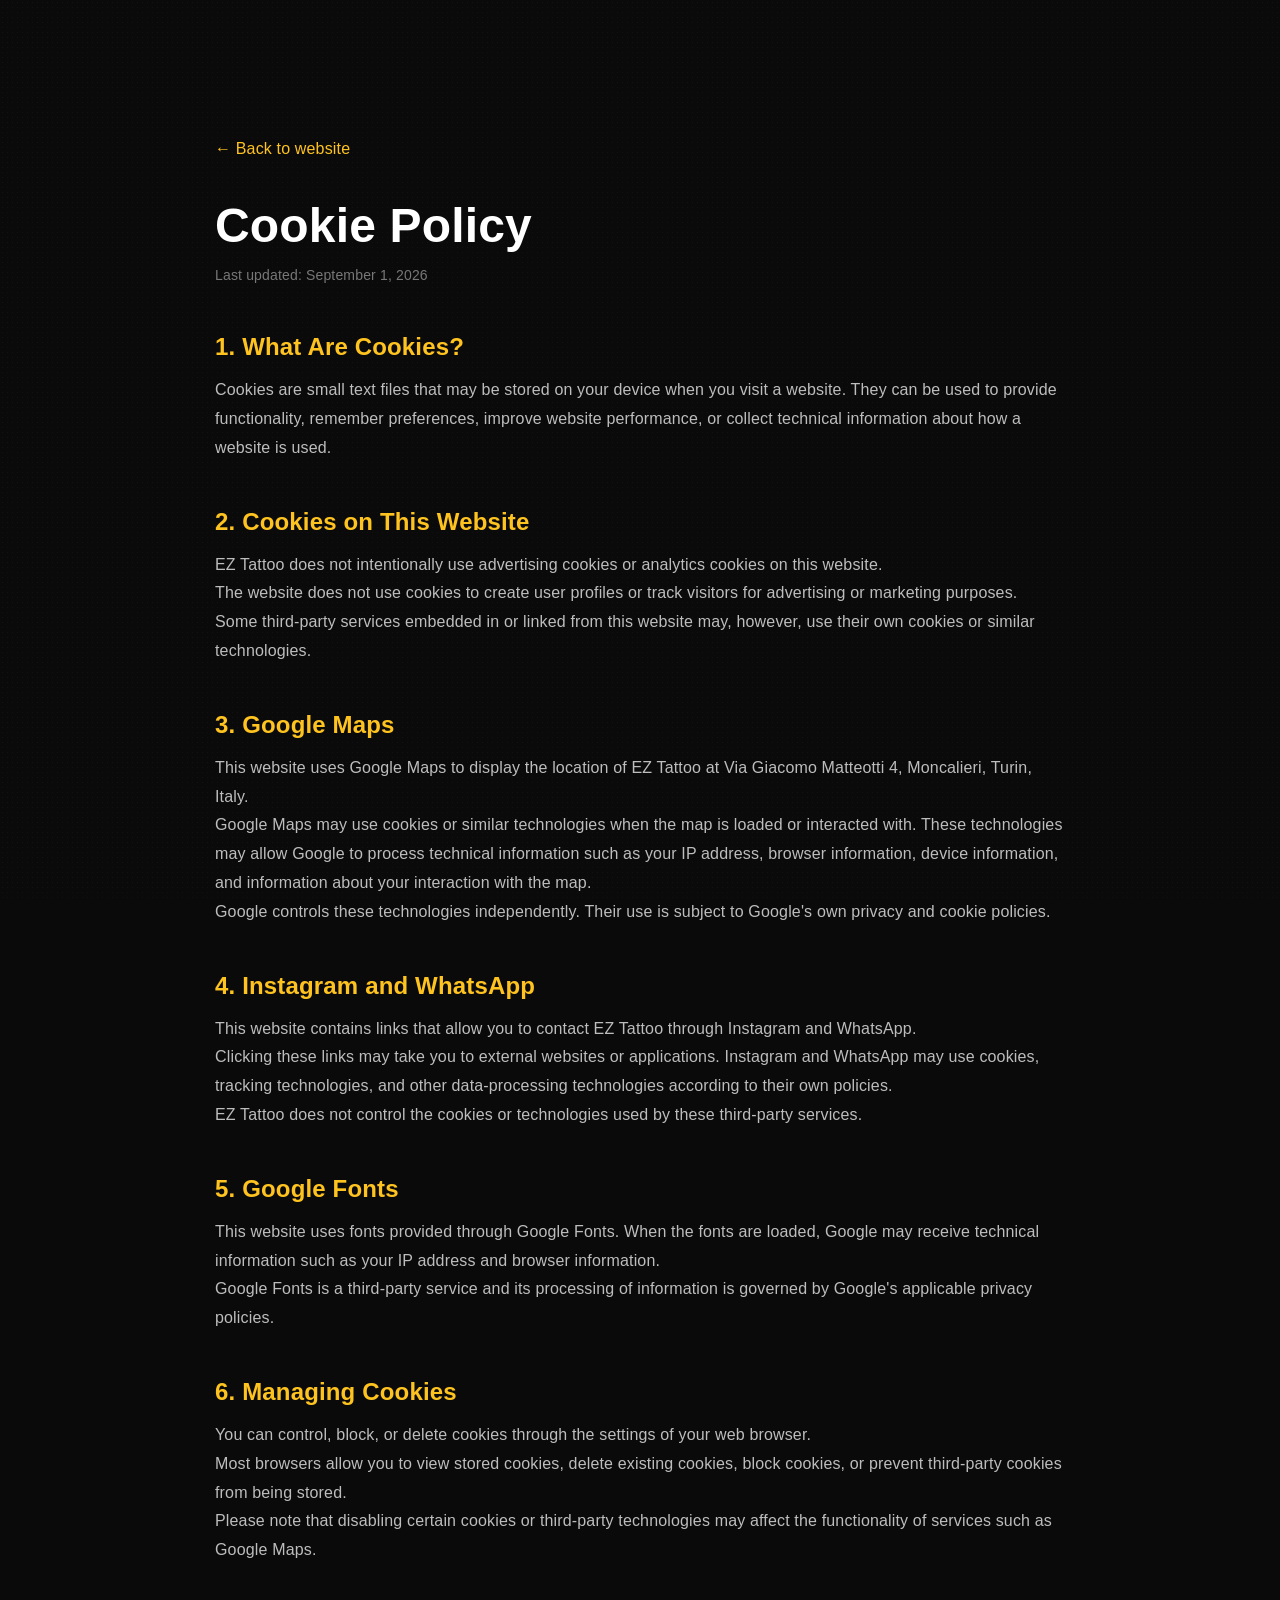
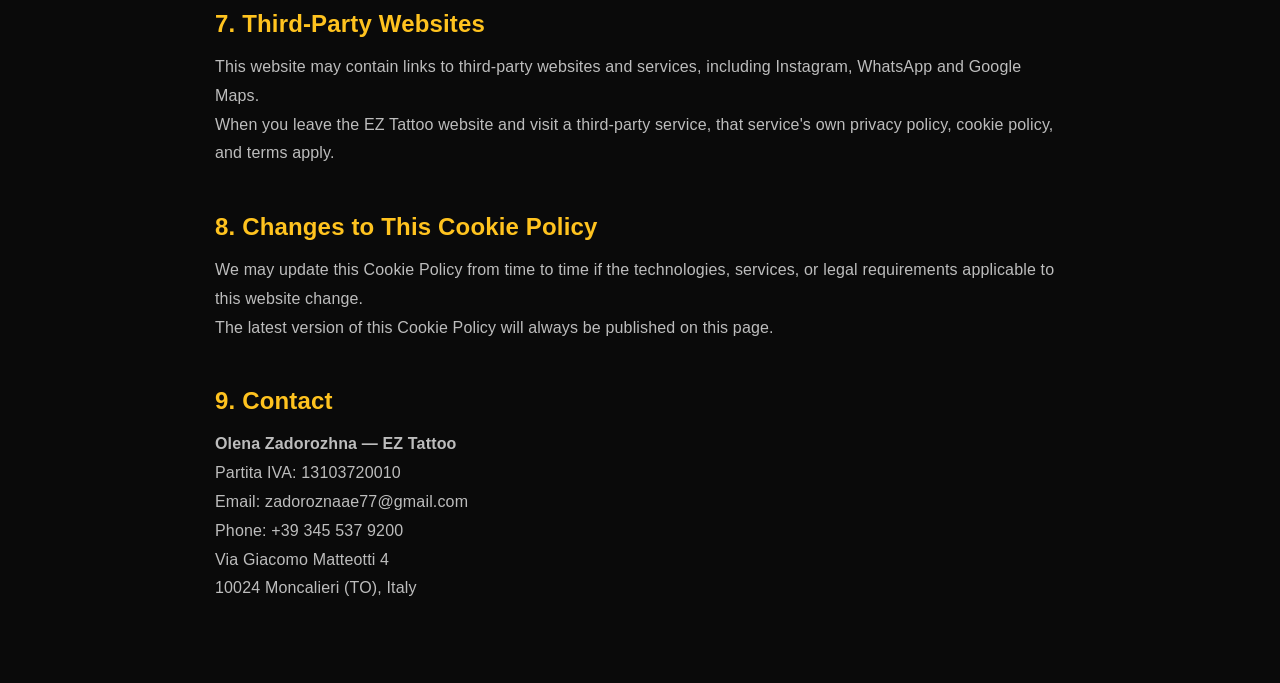
==== commit 652b5d7b: "Update cookies.html" ====
--- a/cookies.html
+++ b/cookies.html
@@ -167,7 +167,6 @@
   </p>
 
 </div>
-```
 
   </main>
 
--- a/style.css
+++ b/style.css
@@ -1952,24 +1952,30 @@
     transform: translateY(3px);
   }
 }
-/* FULLSCREEN PHOTO */
+/* ===========================================================
+   PHOTO VIEWER
+   =========================================================== */
 
 .image-viewer {
   position: fixed;
   inset: 0;
-  z-index: 99999;
+  z-index: 999999;
 
   display: flex;
   align-items: center;
   justify-content: center;
 
-  background: rgba(0, 0, 0, 0.95);
+  padding: 30px;
+
+  background: rgba(0, 0, 0, 0.96);
 
   opacity: 0;
   visibility: hidden;
   pointer-events: none;
 
-  transition: opacity 0.3s ease;
+  transition:
+    opacity 0.3s ease,
+    visibility 0.3s ease;
 }
 
 .image-viewer.open {
@@ -1979,72 +1985,140 @@
 }
 
 .image-viewer img {
-  max-width: 90%;
+  display: block;
+
+  max-width: 90vw;
   max-height: 90vh;
+
   width: auto;
   height: auto;
+
   object-fit: contain;
+
   border-radius: 8px;
+
+  box-shadow: 0 20px 80px rgba(0, 0, 0, 0.8);
+
+  user-select: none;
+  -webkit-user-drag: none;
 }
 
 .image-viewer-close {
   position: absolute;
+
   top: 20px;
   right: 25px;
 
-  background: none;
-  border: none;
-
-  color: #ffc31f;
-  font-size: 45px;
+  width: 50px;
+  height: 50px;
+
+  display: flex;
+  align-items: center;
+  justify-content: center;
+
+  background: rgba(0, 0, 0, 0.5);
+
+  border: 1px solid rgba(255, 195, 31, 0.4);
+  border-radius: 50%;
+
+  color: #ffc31f;
+
+  font-size: 38px;
+  line-height: 1;
 
   cursor: pointer;
+
+  z-index: 10;
+
+  transition: transform 0.25s ease, background 0.25s ease;
+}
+
+.image-viewer-close:hover {
+  transform: scale(1.08);
+  background: rgba(255, 195, 31, 0.1);
 }
 
 .image-viewer-prev,
 .image-viewer-next {
   position: absolute;
+
   top: 50%;
   transform: translateY(-50%);
 
-  width: 50px;
-  height: 50px;
+  width: 55px;
+  height: 55px;
+
+  display: flex;
+  align-items: center;
+  justify-content: center;
 
   border-radius: 50%;
+
   border: 1px solid #ffc31f;
 
-  background: rgba(0, 0, 0, 0.6);
-
-  color: #ffc31f;
-  font-size: 35px;
+  background: rgba(0, 0, 0, 0.65);
+
+  color: #ffc31f;
+
+  font-size: 36px;
+  line-height: 1;
 
   cursor: pointer;
+
+  z-index: 10;
+
+  transition:
+    transform 0.25s ease,
+    background 0.25s ease;
+}
+
+.image-viewer-prev:hover {
+  transform: translateY(-50%) scale(1.08);
+  background: rgba(255, 195, 31, 0.12);
+}
+
+.image-viewer-next:hover {
+  transform: translateY(-50%) scale(1.08);
+  background: rgba(255, 195, 31, 0.12);
 }
 
 .image-viewer-prev {
-  left: 20px;
+  left: 25px;
 }
 
 .image-viewer-next {
-  right: 20px;
-}
-
-.slide img,
-.gallery-grid img {
-  cursor: zoom-in;
-}
+  right: 25px;
+}
+
+
+/* MOBILE */
 
 @media (max-width: 600px) {
 
+  .image-viewer {
+    padding: 15px;
+  }
+
   .image-viewer img {
-    max-width: 94%;
+    max-width: 94vw;
     max-height: 82vh;
+  }
+
+  .image-viewer-close {
+    top: 12px;
+    right: 12px;
+
+    width: 44px;
+    height: 44px;
+
+    font-size: 32px;
   }
 
   .image-viewer-prev,
   .image-viewer-next {
     width: 42px;
     height: 42px;
+
     font-size: 28px;
   }
 
@@ -2055,4 +2129,5 @@
   .image-viewer-next {
     right: 8px;
   }
-}
+
+}
